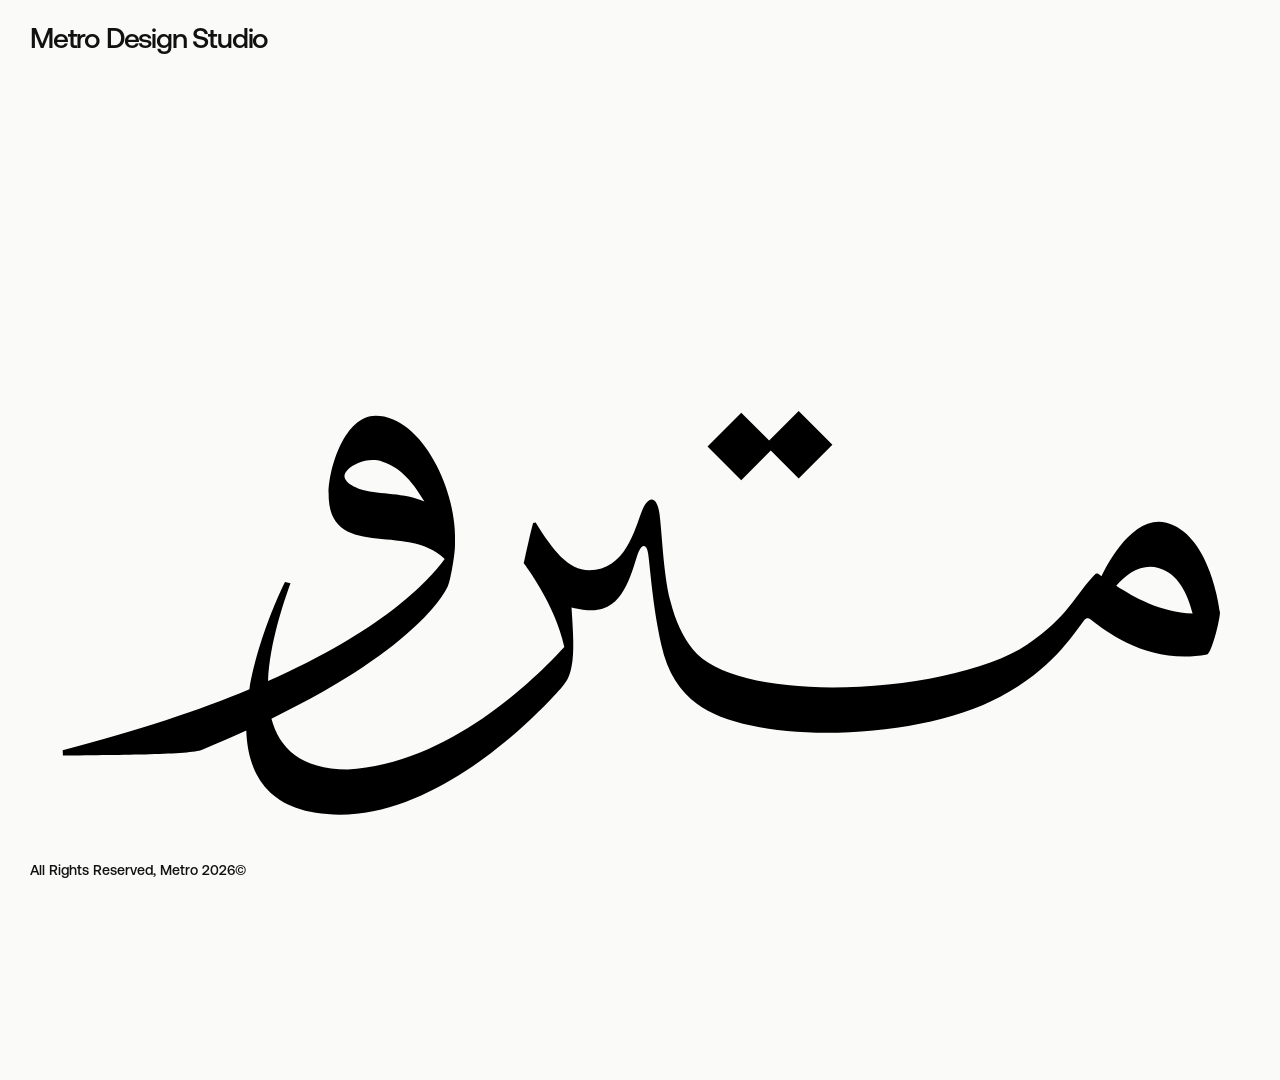
==== index.html @ b1088356 "Connect homepage header navigation to admin-managed contact links" ====
<!doctype html><html lang="en"><head><meta charset="utf-8"><meta name="viewport" content="width=device-width,initial-scale=1"><title>Metro — Independent Branding Studio</title><link rel="stylesheet" href="src/styles/main.css"></head><body><header><strong>Metro Design Studio</strong><nav id="metroHeaderLinks" aria-label="Metro contact and social links"></nav></header><canvas id="scene"></canvas><div id="preview" class="preview"><div id="art" class="preview-art"></div><div class="preview-label"><span id="pname"></span><span>VIEW PROJECT ↗</span></div></div><footer>All Rights Reserved, Metro 2026©</footer><section id="overlay" class="overlay"><button id="close">← Back to Metro</button><h1 id="detailName"></h1><p id="detailDescription">Selected work · Metro Design Studio</p><div class="hero" id="detailHero"></div></section><section id="contactOverlay" class="overlay contact-overlay"><button id="contactClose">← Back to Metro</button><div class="contact-content"><p class="contact-kicker">START A JOURNEY — CONTACT</p><h1>Your Brand’s<br>Next Stop<br>Starts Here.</h1><p class="contact-intro">Have a project in mind? Let's bring it to life.</p><div class="contact-links"><a href="mailto:hello@metrodesign.studio">hello@metrodesign.studio ↗</a><a href="tel:+966534163607">+966 53 416 3607 ↗</a><span>@metrodesign.studio</span><span>Based in Cairo, Egypt.</span></div></div></section><script src="admin/config.js"></script><script src="src/scripts/contact-links.js?v=20261027" defer></script><script src="src/scripts/main.js?v=metro-supabase-projects-20261027" defer></script></body></html>
---- src/styles/main.css ----
*{box-sizing:border-box}html,body{margin:0;width:100%;height:100%;overflow:hidden;background:#fafaf8;color:#111;font-family:'Aeonik Pro',Arial,Helvetica,sans-serif}header{position:absolute;top:0;left:0;right:0;z-index:5;display:flex;justify-content:space-between;padding:25px 30px;align-items:center;pointer-events:none}header strong{font-size:28px;font-weight:500;letter-spacing:-1.2px}header nav{display:flex;gap:34px}a{color:inherit;text-underline-offset:4px;pointer-events:auto;font-size:19.6px;font-weight:500}canvas{width:100%;height:100%;display:block;touch-action:none}footer{position:absolute;bottom:20px;left:30px;font-size:14px;font-weight:500;pointer-events:none;z-index:3}.hint{position:absolute;right:26px;bottom:20px;font-size:12px;color:#777;z-index:3}.preview{position:absolute;z-index:8;width:min(520px,45vw);pointer-events:none;opacity:0;transform:translate(24px,-50%) scale(.94);transition:opacity .22s ease,transform .32s cubic-bezier(.2,.8,.2,1);background:#111;color:white;padding:8px;box-shadow:0 18px 50px #0003}.preview.visible{opacity:1;transform:translate(24px,-50%) scale(1)}.preview.leftside{transform:translate(calc(-100% - 20px),-50%) scale(.94)}.preview.leftside.visible{transform:translate(calc(-100% - 20px),-50%) scale(1)}.preview-art{height:330px;display:grid;place-items:center;overflow:hidden;font-size:52px;font-weight:700;letter-spacing:-3px}.preview-art.switching{animation:metro-preview-switch .28s ease both}@keyframes metro-preview-switch{from{opacity:.5;filter:blur(3px);transform:scale(1.035)}to{opacity:1;filter:blur(0);transform:scale(1)}}.preview-label{padding:12px 8px 7px;font-size:16px;display:flex;justify-content:space-between}.overlay{position:absolute;inset:0;z-index:20;background:#fafaf8;display:none;overflow:auto;padding:28px 5vw}.overlay.show{display:block}.overlay button{background:none;border:1px solid #111;border-radius:99px;padding:10px 20px;cursor:pointer;float:right;font-size:16px}.overlay h1{font-size:clamp(64px,13vw,180px);letter-spacing:-.09em;line-height:.95;margin:18vh 0 20px}.overlay p{font-size:18px;max-width:480px;line-height:1.5}.overlay .hero{height:36vh;margin-top:40px;display:grid;place-items:center;font-size:clamp(50px,12vw,140px);font-weight:bold}.controls{position:absolute;bottom:50px;right:26px;display:flex;gap:8px;z-index:4}.controls button{background:#fff;border:1px solid #111;border-radius:30px;padding:8px 13px;cursor:pointer;font-size:12px}@media(max-width:650px){.preview{width:min(310px,72vw)}.preview-art{height:190px}header{padding:20px 16px}header strong{font-size:15.4px}header nav{gap:14px}header nav a{font-size:11.2px}footer{left:16px;font-size:8.4px}.hint{right:16px;font-size:10px}.controls{bottom:45px;right:12px}}
@font-face{font-family:'Aeonik Pro';src:url('../../Aeonik Pro Medium.ttf') format('truetype');font-weight:500;font-style:normal;font-display:swap}
@font-face{font-family:'Aeonik Pro';src:url('../../Aeonik Pro Bold.ttf') format('truetype');font-weight:700;font-style:normal;font-display:swap}
@font-face{font-family:'Aeonik Pro';src:url('../../Aeonik Pro Regular.ttf') format('truetype');font-weight:400;font-style:normal;font-display:swap}

.contact-overlay{background:#fafaf8}.contact-content{padding-top:9vh;max-width:1150px}.contact-kicker{font-size:14px!important;letter-spacing:.08em;font-weight:500}.contact-overlay h1{font-size:clamp(52px,9vw,145px);line-height:.94;letter-spacing:-.075em;margin:5vh 0 30px}.contact-intro{font-size:clamp(19px,2.5vw,32px)!important;max-width:none!important}.contact-links{margin-top:8vh;display:flex;flex-wrap:wrap;gap:16px 36px;align-items:center}.contact-links a,.contact-links span{font-size:clamp(16px,2vw,23px);font-weight:500}.contact-links span{color:#777}@media(max-width:650px){.contact-content{padding-top:13vh}.contact-overlay h1{font-size:clamp(44px,11vw,70px)}.contact-links{flex-direction:column;align-items:flex-start;gap:18px}}
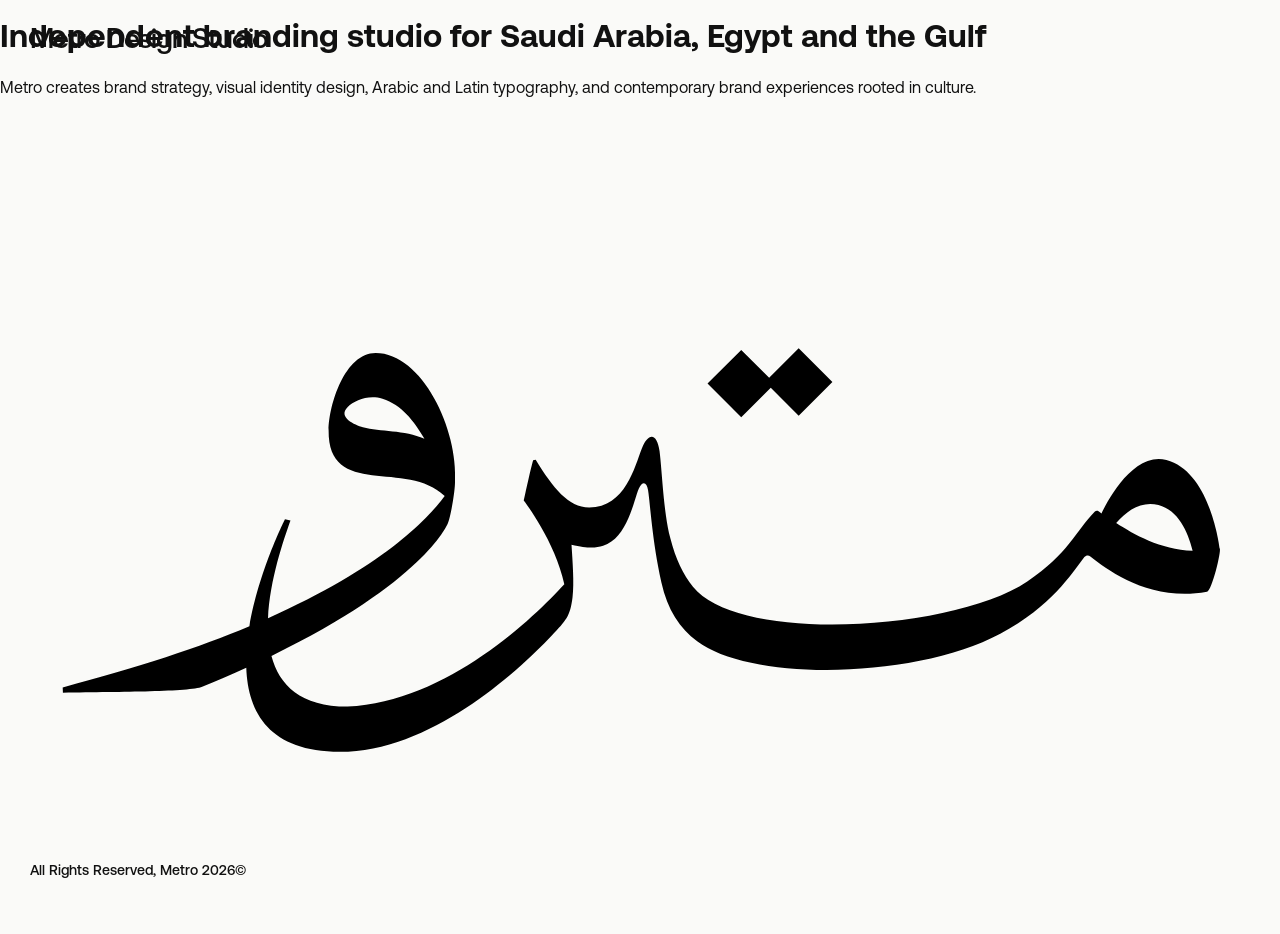
==== commit 6faeada2: "Add regional SEO metadata, canonical URLs and structured data" ====
--- a/index.html
+++ b/index.html
@@ -1 +1 @@
-<!doctype html><html lang="en"><head><meta charset="utf-8"><meta name="viewport" content="width=device-width,initial-scale=1"><title>Metro — Independent Branding Studio</title><link rel="stylesheet" href="src/styles/main.css"></head><body><header><strong>Metro Design Studio</strong><nav id="metroHeaderLinks" aria-label="Metro contact and social links"></nav></header><canvas id="scene"></canvas><div id="preview" class="preview"><div id="art" class="preview-art"></div><div class="preview-label"><span id="pname"></span><span>VIEW PROJECT ↗</span></div></div><footer>All Rights Reserved, Metro 2026©</footer><section id="overlay" class="overlay"><button id="close">← Back to Metro</button><h1 id="detailName"></h1><p id="detailDescription">Selected work · Metro Design Studio</p><div class="hero" id="detailHero"></div></section><section id="contactOverlay" class="overlay contact-overlay"><button id="contactClose">← Back to Metro</button><div class="contact-content"><p class="contact-kicker">START A JOURNEY — CONTACT</p><h1>Your Brand’s<br>Next Stop<br>Starts Here.</h1><p class="contact-intro">Have a project in mind? Let's bring it to life.</p><div class="contact-links"><a href="mailto:hello@metrodesign.studio">hello@metrodesign.studio ↗</a><a href="tel:+966534163607">+966 53 416 3607 ↗</a><span>@metrodesign.studio</span><span>Based in Cairo, Egypt.</span></div></div></section><script src="admin/config.js"></script><script src="src/scripts/contact-links.js?v=20261027" defer></script><script src="src/scripts/main.js?v=metro-supabase-projects-20261027" defer></script></body></html>
+<!doctype html><html lang="en"><head><meta charset="utf-8"><meta name="viewport" content="width=device-width,initial-scale=1"><title>Metro Design Studio | Brand Strategy & Visual Identity</title><meta name="description" content="Metro is an independent branding studio creating brand strategies, Arabic and Latin visual identities, and brand experiences for businesses across Saudi Arabia, Egypt and the Gulf."><link rel="canonical" href="https://metrodesign.studio/"><meta property="og:type" content="website"><meta property="og:site_name" content="Metro Design Studio"><meta property="og:title" content="Metro Design Studio | Brand Strategy & Visual Identity"><meta property="og:description" content="Metro is an independent branding studio creating brand strategies, Arabic and Latin visual identities, and brand experiences for businesses across Saudi Arabia, Egypt and the Gulf."><meta property="og:url" content="https://metrodesign.studio/"><meta name="twitter:card" content="summary"><script type="application/ld+json">{"@context":"https://schema.org","@type":"Organization","name":"Metro Design Studio","url":"https://metrodesign.studio/","email":"hello@metrodesign.studio","description":"Metro is an independent branding studio creating brand strategies, Arabic and Latin visual identities, and brand experiences for businesses across Saudi Arabia, Egypt and the Gulf.","areaServed":[{"@type":"Country","name":"Saudi Arabia"},{"@type":"Country","name":"Egypt"},{"@type":"Place","name":"Gulf region"}]}</script><link rel="stylesheet" href="src/styles/main.css?v=metro-mobile-case-studies-20261103"></head><body><header><strong>Metro Design Studio</strong><nav id="metroHeaderLinks" aria-label="Metro contact and social links"></nav></header><main aria-label="Metro Design Studio"><h1 class="seo-intro">Independent branding studio for Saudi Arabia, Egypt and the Gulf</h1><p class="seo-intro">Metro creates brand strategy, visual identity design, Arabic and Latin typography, and contemporary brand experiences rooted in culture.</p><canvas id="scene"></canvas></main><div id="preview" class="preview"><div id="art" class="preview-art"></div><div class="preview-label"><span id="pname"></span><span>VIEW PROJECT ↗</span></div></div><footer>All Rights Reserved, Metro 2026©</footer><section id="overlay" class="overlay"><button id="close">← Back to Metro</button><h1 id="detailName"></h1><p id="detailDescription">Selected work · Metro Design Studio</p><div class="hero" id="detailHero"></div></section><section id="contactOverlay" class="overlay contact-overlay"><button id="contactClose">← Back to Metro</button><div class="contact-content"><p class="contact-kicker">START A JOURNEY — CONTACT</p><h1>Your Brand’s<br>Next Stop<br>Starts Here.</h1><p class="contact-intro">Have a project in mind? Let's bring it to life.</p><div class="contact-links"><a href="mailto:hello@metrodesign.studio">hello@metrodesign.studio ↗</a><a href="tel:+966534163607">+966 53 416 3607 ↗</a><span>@metrodesign.studio</span><span>Based in Cairo, Egypt.</span></div></div></section><script src="admin/config.js"></script><script src="src/scripts/contact-links.js?v=20261027" defer></script><script src="src/scripts/main.js?v=metro-about-20261107" defer></script></body></html>
--- a/src/styles/main.css
+++ b/src/styles/main.css
@@ -5,3 +5,66 @@
 @font-face{font-family:'Aeonik Pro';src:url('../../Aeonik Pro Regular.ttf') format('truetype');font-weight:400;font-style:normal;font-display:swap}
 
 .contact-overlay{background:#fafaf8}.contact-content{padding-top:9vh;max-width:1150px}.contact-kicker{font-size:14px!important;letter-spacing:.08em;font-weight:500}.contact-overlay h1{font-size:clamp(52px,9vw,145px);line-height:.94;letter-spacing:-.075em;margin:5vh 0 30px}.contact-intro{font-size:clamp(19px,2.5vw,32px)!important;max-width:none!important}.contact-links{margin-top:8vh;display:flex;flex-wrap:wrap;gap:16px 36px;align-items:center}.contact-links a,.contact-links span{font-size:clamp(16px,2vw,23px);font-weight:500}.contact-links span{color:#777}@media(max-width:650px){.contact-content{padding-top:13vh}.contact-overlay h1{font-size:clamp(44px,11vw,70px)}.contact-links{flex-direction:column;align-items:flex-start;gap:18px}}
+
+/* Refined project and page headings: natural tracking, 50% smaller display type. */
+.overlay h1{font-size:clamp(36px,6.5vw,90px);letter-spacing:0;line-height:1.08;overflow-wrap:break-word;margin:12vh 0 24px}
+.contact-overlay h1{font-size:clamp(34px,5vw,72px);letter-spacing:0;line-height:1.1;margin:5vh 0 28px}
+@media(max-width:650px){.overlay h1{font-size:clamp(32px,7vw,54px);margin-top:12vh}.contact-overlay h1{font-size:clamp(32px,7vw,48px)}}
+
+/* All Work — cover-led portfolio grid */
+.overlay .hero.work-grid{height:auto;min-height:0;margin-top:56px;display:grid;grid-template-columns:repeat(2,minmax(0,1fr));gap:36px 48px;align-items:start;place-items:stretch;background:transparent;font-size:initial;font-weight:400}
+.overlay .hero.work-grid .work-card{display:flex;flex-direction:column;align-items:stretch;float:none;width:100%;min-width:0;border:0;border-radius:0;background:transparent;padding:0;text-align:left;color:#111;cursor:pointer}
+.work-card-cover{width:100%;aspect-ratio:1.45;background:#ecece8;overflow:hidden;display:grid;place-items:center}
+.work-card-cover img,.work-card-cover video{width:100%;height:100%;display:block;object-fit:cover;transition:transform .35s ease}
+.work-card:hover .work-card-cover img,.work-card:hover .work-card-cover video{transform:scale(1.025)}
+.work-card-cover span{font-size:clamp(20px,3vw,46px);font-weight:600;letter-spacing:0}
+.work-card-name{display:block;padding-top:14px;font-size:clamp(18px,1.8vw,27px);font-weight:500;letter-spacing:0;line-height:1.3}
+@media(max-width:650px){.overlay .hero.work-grid{grid-template-columns:1fr;gap:28px;margin-top:36px}.work-card-name{padding-top:10px}}
+
+/* Tighter top spacing for project case-study headings. */
+.overlay:not(.contact-overlay) h1{margin-top:6vh}
+@media(max-width:650px){.overlay:not(.contact-overlay) h1{margin-top:6vh}}
+
+/* Consistent rounded media across the homepage and portfolio. */
+:root{--metro-media-radius:18px}
+.preview{border-radius:var(--metro-media-radius);overflow:hidden}
+.preview-art{border-radius:12px;overflow:hidden}
+.work-card-cover{border-radius:var(--metro-media-radius)}
+.overlay .hero:not(.work-grid){border-radius:var(--metro-media-radius);overflow:hidden}
+#metroContentBlocks img,#metroContentBlocks video{border-radius:var(--metro-media-radius);overflow:hidden}
+@media(max-width:650px){:root{--metro-media-radius:14px}.preview-art{border-radius:10px}}
+
+/* Keep Back to Metro controls neutral on iOS Safari and iPadOS. */
+#close,#contactClose{appearance:none;-webkit-appearance:none;background:#fafaf8;color:#111;-webkit-text-fill-color:#111;border:1px solid #111;border-radius:999px;font-family:inherit;font-weight:500;-webkit-tap-highlight-color:transparent}
+#close:visited,#contactClose:visited{color:#111}
+#close:focus-visible,#contactClose:focus-visible{outline:2px solid #111;outline-offset:3px}
+
+/* Apply radius to every project media item, including gallery images. */
+#metroContentBlocks img,#metroContentBlocks video,#detailHero img,#detailHero video{border-radius:var(--metro-media-radius);display:block}
+#metroContentBlocks>div{min-width:0}
+.work-card-cover{overflow:hidden}
+
+/* Case-study hero: preserve the entire cover image at its natural aspect ratio. */
+.overlay #detailHero:not(.work-grid){height:auto;min-height:0;display:block;overflow:hidden}
+.overlay #detailHero:not(.work-grid)>img,.overlay #detailHero:not(.work-grid)>video{width:100%;height:auto;max-height:none;object-fit:contain}
+
+/* Related portfolio work at the end of each case study */
+.more-projects{margin:clamp(64px,9vw,130px) 0 48px}
+.more-projects h2{font-size:clamp(28px,3.4vw,48px);font-weight:600;letter-spacing:0;line-height:1.1;margin:0 0 28px}
+.more-projects-grid{display:grid;grid-template-columns:repeat(2,minmax(0,1fr));gap:36px 48px}
+.more-projects .work-card{display:flex;flex-direction:column;align-items:stretch;min-width:0;width:100%;border:0;padding:0;background:transparent;text-align:left;color:#111;cursor:pointer;font:inherit}
+.more-projects .work-card:focus-visible{outline:2px solid #111;outline-offset:5px;border-radius:var(--metro-media-radius)}
+@media(max-width:650px){.more-projects-grid{grid-template-columns:1fr;gap:28px}.more-projects{margin-top:64px}.more-projects h2{margin-bottom:22px}}
+
+/* Case studies: compact mobile typography, softer corners and full-width media. */
+@media(max-width:800px){
+ .overlay:not(.contact-overlay) h1{font-size:clamp(30px,6.5vw,46px);line-height:1.12;margin-bottom:18px}
+ .overlay:not(.contact-overlay) #detailDescription{font-size:16px;line-height:1.5;max-width:100%}
+ .overlay:not(.contact-overlay) #detailHero{margin-top:30px}
+ .overlay:not(.contact-overlay){--metro-media-radius:8px}
+ .overlay:not(.contact-overlay) #metroContentBlocks{grid-template-columns:minmax(0,1fr)!important;gap:14px!important}
+ .overlay:not(.contact-overlay) #metroContentBlocks>div{grid-column:1 / -1!important;width:100%;min-width:0}
+ .overlay:not(.contact-overlay) #metroContentBlocks img,
+ .overlay:not(.contact-overlay) #metroContentBlocks video{max-width:100%;height:auto}
+ .overlay:not(.contact-overlay) .work-card-cover{border-radius:8px}
+}
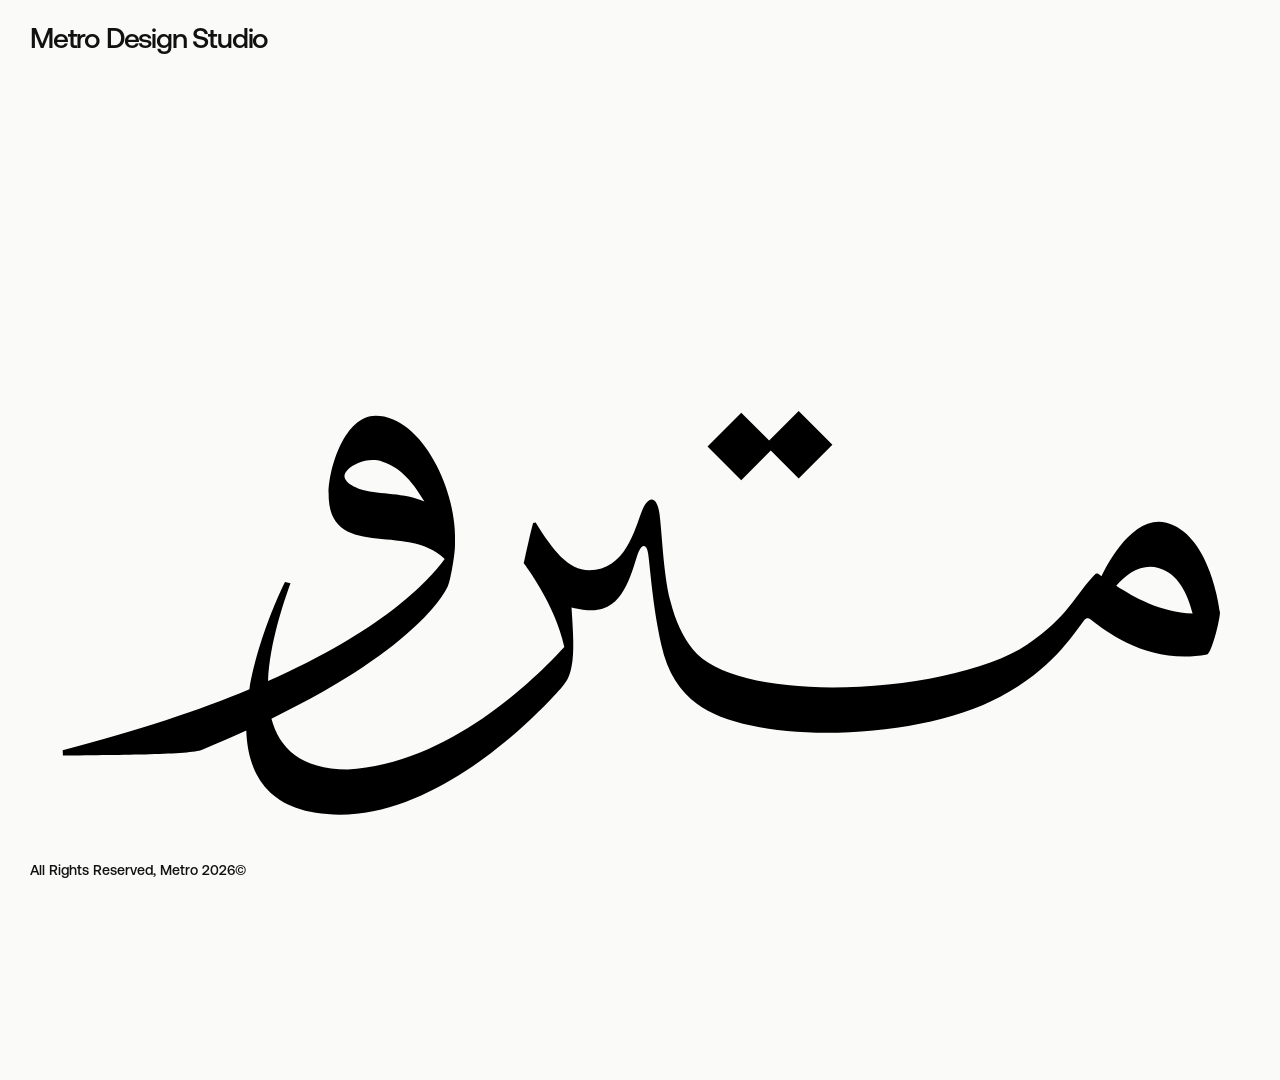
==== commit 3b850e99: "Fix Metro homepage layout regression while retaining SEO metadata" ====
--- a/index.html
+++ b/index.html
@@ -1 +1 @@
-<!doctype html><html lang="en"><head><meta charset="utf-8"><meta name="viewport" content="width=device-width,initial-scale=1"><title>Metro Design Studio | Brand Strategy & Visual Identity</title><meta name="description" content="Metro is an independent branding studio creating brand strategies, Arabic and Latin visual identities, and brand experiences for businesses across Saudi Arabia, Egypt and the Gulf."><link rel="canonical" href="https://metrodesign.studio/"><meta property="og:type" content="website"><meta property="og:site_name" content="Metro Design Studio"><meta property="og:title" content="Metro Design Studio | Brand Strategy & Visual Identity"><meta property="og:description" content="Metro is an independent branding studio creating brand strategies, Arabic and Latin visual identities, and brand experiences for businesses across Saudi Arabia, Egypt and the Gulf."><meta property="og:url" content="https://metrodesign.studio/"><meta name="twitter:card" content="summary"><script type="application/ld+json">{"@context":"https://schema.org","@type":"Organization","name":"Metro Design Studio","url":"https://metrodesign.studio/","email":"hello@metrodesign.studio","description":"Metro is an independent branding studio creating brand strategies, Arabic and Latin visual identities, and brand experiences for businesses across Saudi Arabia, Egypt and the Gulf.","areaServed":[{"@type":"Country","name":"Saudi Arabia"},{"@type":"Country","name":"Egypt"},{"@type":"Place","name":"Gulf region"}]}</script><link rel="stylesheet" href="src/styles/main.css?v=metro-mobile-case-studies-20261103"></head><body><header><strong>Metro Design Studio</strong><nav id="metroHeaderLinks" aria-label="Metro contact and social links"></nav></header><main aria-label="Metro Design Studio"><h1 class="seo-intro">Independent branding studio for Saudi Arabia, Egypt and the Gulf</h1><p class="seo-intro">Metro creates brand strategy, visual identity design, Arabic and Latin typography, and contemporary brand experiences rooted in culture.</p><canvas id="scene"></canvas></main><div id="preview" class="preview"><div id="art" class="preview-art"></div><div class="preview-label"><span id="pname"></span><span>VIEW PROJECT ↗</span></div></div><footer>All Rights Reserved, Metro 2026©</footer><section id="overlay" class="overlay"><button id="close">← Back to Metro</button><h1 id="detailName"></h1><p id="detailDescription">Selected work · Metro Design Studio</p><div class="hero" id="detailHero"></div></section><section id="contactOverlay" class="overlay contact-overlay"><button id="contactClose">← Back to Metro</button><div class="contact-content"><p class="contact-kicker">START A JOURNEY — CONTACT</p><h1>Your Brand’s<br>Next Stop<br>Starts Here.</h1><p class="contact-intro">Have a project in mind? Let's bring it to life.</p><div class="contact-links"><a href="mailto:hello@metrodesign.studio">hello@metrodesign.studio ↗</a><a href="tel:+966534163607">+966 53 416 3607 ↗</a><span>@metrodesign.studio</span><span>Based in Cairo, Egypt.</span></div></div></section><script src="admin/config.js"></script><script src="src/scripts/contact-links.js?v=20261027" defer></script><script src="src/scripts/main.js?v=metro-about-20261107" defer></script></body></html>
+<!doctype html><html lang="en"><head><meta charset="utf-8"><meta name="viewport" content="width=device-width,initial-scale=1"><title>Metro Design Studio | Brand Strategy & Visual Identity</title><meta name="description" content="Metro is an independent branding studio creating brand strategies, Arabic and Latin visual identities, and brand experiences for businesses across Saudi Arabia, Egypt and the Gulf."><link rel="canonical" href="https://metrodesign.studio/"><meta property="og:type" content="website"><meta property="og:site_name" content="Metro Design Studio"><meta property="og:title" content="Metro Design Studio | Brand Strategy & Visual Identity"><meta property="og:description" content="Metro is an independent branding studio creating brand strategies, Arabic and Latin visual identities, and brand experiences for businesses across Saudi Arabia, Egypt and the Gulf."><meta property="og:url" content="https://metrodesign.studio/"><meta name="twitter:card" content="summary"><script type="application/ld+json">{"@context":"https://schema.org","@type":"Organization","name":"Metro Design Studio","url":"https://metrodesign.studio/","email":"hello@metrodesign.studio","description":"Metro is an independent branding studio creating brand strategies, Arabic and Latin visual identities, and brand experiences for businesses across Saudi Arabia, Egypt and the Gulf.","areaServed":[{"@type":"Country","name":"Saudi Arabia"},{"@type":"Country","name":"Egypt"},{"@type":"Place","name":"Gulf region"}]}</script><link rel="stylesheet" href="src/styles/main.css?v=metro-mobile-case-studies-20261103"></head><body><header><strong>Metro Design Studio</strong><nav id="metroHeaderLinks" aria-label="Metro contact and social links"></nav></header><canvas id="scene"></canvas><div id="preview" class="preview"><div id="art" class="preview-art"></div><div class="preview-label"><span id="pname"></span><span>VIEW PROJECT ↗</span></div></div><footer>All Rights Reserved, Metro 2026©</footer><section id="overlay" class="overlay"><button id="close">← Back to Metro</button><h1 id="detailName"></h1><p id="detailDescription">Selected work · Metro Design Studio</p><div class="hero" id="detailHero"></div></section><section id="contactOverlay" class="overlay contact-overlay"><button id="contactClose">← Back to Metro</button><div class="contact-content"><p class="contact-kicker">START A JOURNEY — CONTACT</p><h1>Your Brand’s<br>Next Stop<br>Starts Here.</h1><p class="contact-intro">Have a project in mind? Let's bring it to life.</p><div class="contact-links"><a href="mailto:hello@metrodesign.studio">hello@metrodesign.studio ↗</a><a href="tel:+966534163607">+966 53 416 3607 ↗</a><span>@metrodesign.studio</span><span>Based in Cairo, Egypt.</span></div></div></section><script src="admin/config.js"></script><script src="src/scripts/contact-links.js?v=20261027" defer></script><script src="src/scripts/main.js?v=metro-about-20261107" defer></script></body></html>
--- a/src/styles/main.css
+++ b/src/styles/main.css
@@ -68,3 +68,6 @@
  .overlay:not(.contact-overlay) #metroContentBlocks video{max-width:100%;height:auto}
  .overlay:not(.contact-overlay) .work-card-cover{border-radius:8px}
 }
+
+/* SEO copy remains accessible without changing the physics canvas layout */
+main[aria-label="Metro Design Studio"]{display:contents}.seo-intro{position:absolute!important;width:1px!important;height:1px!important;padding:0!important;margin:-1px!important;overflow:hidden!important;clip:rect(0,0,0,0)!important;white-space:nowrap!important;border:0!important}
